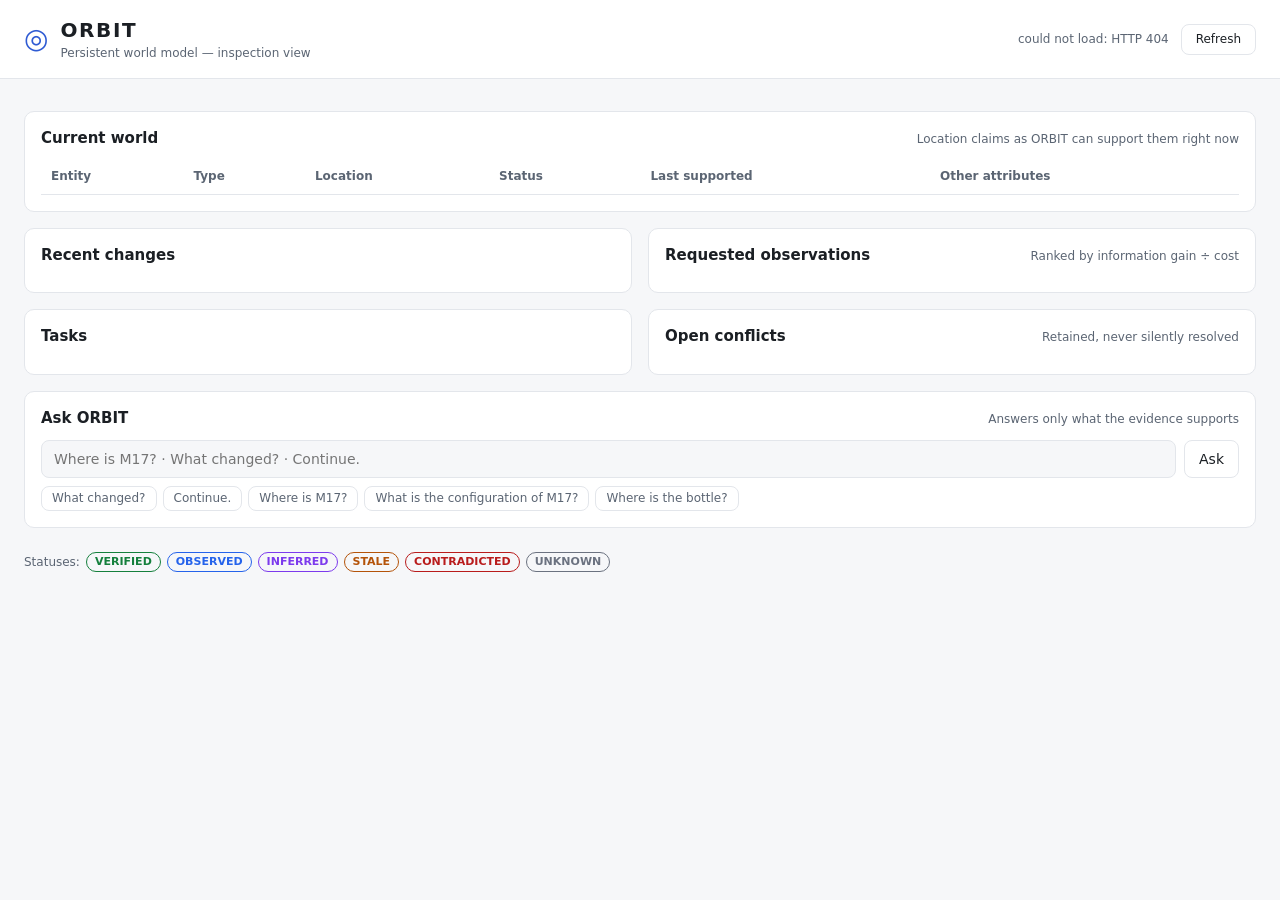
==== frontend/index.html @ 4f577fa6 "feat(perception): add vendor-neutral perception adapters, redaction and dashboard - RawFrame + Perce" ====
<!doctype html>
<html lang="en">
<head>
  <meta charset="utf-8">
  <meta name="viewport" content="width=device-width, initial-scale=1">
  <title>ORBIT Inspector</title>
  <link rel="stylesheet" href="style.css">
</head>
<body>
  <header>
    <div class="brand">
      <span class="logo" aria-hidden="true">◎</span>
      <div>
        <h1>ORBIT</h1>
        <p class="tagline">Persistent world model — inspection view</p>
      </div>
    </div>
    <div class="meta">
      <span id="as-of">loading…</span>
      <button id="refresh" type="button">Refresh</button>
    </div>
  </header>

  <section class="counts" id="counts" aria-label="Summary counts"></section>

  <main>
    <section class="card wide" aria-labelledby="world-h">
      <div class="card-head">
        <h2 id="world-h">Current world</h2>
        <span class="hint">Location claims as ORBIT can support them right now</span>
      </div>
      <div class="table-wrap">
        <table>
          <thead><tr><th>Entity</th><th>Type</th><th>Location</th><th>Status</th><th>Last supported</th><th>Other attributes</th></tr></thead>
          <tbody id="world"></tbody>
        </table>
      </div>
    </section>

    <section class="card" aria-labelledby="changes-h">
      <div class="card-head">
        <h2 id="changes-h">Recent changes</h2>
        <span class="hint" id="baseline"></span>
      </div>
      <ul id="changes" class="list"></ul>
    </section>

    <section class="card" aria-labelledby="obs-h">
      <div class="card-head">
        <h2 id="obs-h">Requested observations</h2>
        <span class="hint">Ranked by information gain ÷ cost</span>
      </div>
      <ol id="observations" class="list"></ol>
    </section>

    <section class="card" aria-labelledby="tasks-h">
      <div class="card-head"><h2 id="tasks-h">Tasks</h2></div>
      <div id="tasks"></div>
    </section>

    <section class="card" aria-labelledby="conflicts-h">
      <div class="card-head">
        <h2 id="conflicts-h">Open conflicts</h2>
        <span class="hint">Retained, never silently resolved</span>
      </div>
      <ul id="conflicts" class="list"></ul>
    </section>

    <section class="card wide" aria-labelledby="ask-h">
      <div class="card-head">
        <h2 id="ask-h">Ask ORBIT</h2>
        <span class="hint">Answers only what the evidence supports</span>
      </div>
      <form id="ask">
        <input id="q" name="q" type="text" autocomplete="off" placeholder="Where is M17? · What changed? · Continue." aria-label="Question">
        <button type="submit">Ask</button>
      </form>
      <div class="examples" id="examples"></div>
      <div id="answer" class="answer" hidden></div>
    </section>
  </main>

  <footer>Statuses: <span class="badge VERIFIED">VERIFIED</span> <span class="badge OBSERVED">OBSERVED</span>
    <span class="badge INFERRED">INFERRED</span> <span class="badge STALE">STALE</span>
    <span class="badge CONTRADICTED">CONTRADICTED</span> <span class="badge UNKNOWN">UNKNOWN</span></footer>
  <script src="app.js"></script>
</body>
</html>
---- frontend/style.css ----
:root {
  --bg: #f6f7f9;
  --card: #ffffff;
  --ink: #1b1f24;
  --muted: #5b6573;
  --line: #e3e6eb;
  --accent: #2f5bd3;
  --verified: #15803d;
  --observed: #2563eb;
  --inferred: #7c3aed;
  --stale: #b45309;
  --contradicted: #b91c1c;
  --unknown: #6b7280;
  --radius: 10px;
  font-family: ui-sans-serif, system-ui, -apple-system, "Segoe UI", Roboto, sans-serif;
}
@media (prefers-color-scheme: dark) {
  :root {
    --bg: #0f1216; --card: #171b21; --ink: #e7eaee; --muted: #9aa4b2; --line: #2a3038; --accent: #7aa2ff;
    --verified: #4ade80; --observed: #60a5fa; --inferred: #c4b5fd; --stale: #fbbf24; --contradicted: #f87171; --unknown: #9ca3af;
  }
}
* { box-sizing: border-box; }
body { margin: 0; background: var(--bg); color: var(--ink); font-size: 14px; line-height: 1.45; }
header { display: flex; justify-content: space-between; align-items: center; gap: 16px; padding: 16px 24px;
  background: var(--card); border-bottom: 1px solid var(--line); flex-wrap: wrap; }
.brand { display: flex; align-items: center; gap: 12px; }
.logo { font-size: 28px; color: var(--accent); }
h1 { margin: 0; font-size: 20px; letter-spacing: 0.08em; }
.tagline { margin: 0; color: var(--muted); font-size: 12px; }
.meta { display: flex; align-items: center; gap: 12px; color: var(--muted); font-size: 12px; }
button { font: inherit; border: 1px solid var(--line); background: var(--card); color: var(--ink); border-radius: 8px;
  padding: 6px 14px; cursor: pointer; }
button:hover { border-color: var(--accent); }
.counts { display: grid; grid-template-columns: repeat(auto-fit, minmax(160px, 1fr)); gap: 12px; padding: 16px 24px 0; }
.count { background: var(--card); border: 1px solid var(--line); border-radius: var(--radius); padding: 12px 16px; }
.count b { display: block; font-size: 22px; font-variant-numeric: tabular-nums; }
.count span { color: var(--muted); font-size: 12px; }
main { display: grid; grid-template-columns: repeat(2, minmax(0, 1fr)); gap: 16px; padding: 16px 24px 24px; }
.card { background: var(--card); border: 1px solid var(--line); border-radius: var(--radius); padding: 16px; min-width: 0; }
.card.wide { grid-column: 1 / -1; }
.card-head { display: flex; align-items: baseline; justify-content: space-between; gap: 12px; margin-bottom: 10px; flex-wrap: wrap; }
h2 { margin: 0; font-size: 15px; }
.hint { color: var(--muted); font-size: 12px; }
.table-wrap { overflow-x: auto; }
table { width: 100%; min-width: 680px; border-collapse: collapse; }
th, td { text-align: left; padding: 8px 10px; border-bottom: 1px solid var(--line); vertical-align: top; }
th { color: var(--muted); font-weight: 600; font-size: 12px; }
td.mono, .mono { font-family: ui-monospace, SFMono-Regular, Menlo, monospace; font-size: 12.5px; }
.list { margin: 0; padding-left: 20px; }
.list li { margin: 6px 0; }
.empty { color: var(--muted); font-style: italic; list-style: none; margin-left: -20px; }
.badge { display: inline-block; border-radius: 999px; padding: 1px 8px; font-size: 11px; font-weight: 600;
  border: 1px solid currentColor; white-space: nowrap; }
.VERIFIED, .OUTCOME_VERIFIED, .COMPLETED { color: var(--verified); }
.OBSERVED, .IN_PROGRESS, .FRESH { color: var(--observed); }
.INFERRED, .AGING { color: var(--inferred); }
.STALE, .BLOCKED, .NEEDS_REVERIFICATION, .INTERRUPTED, .INVALIDATED { color: var(--stale); }
.CONTRADICTED { color: var(--contradicted); }
.UNKNOWN, .PENDING, .NOT_APPLICABLE { color: var(--unknown); }
.attr { margin-right: 10px; white-space: nowrap; }
.task { border-top: 1px solid var(--line); padding-top: 10px; margin-top: 10px; }
.task:first-child { border-top: 0; margin-top: 0; padding-top: 0; }
.task h3 { margin: 0 0 6px; font-size: 14px; }
.step { display: flex; flex-wrap: wrap; gap: 4px 8px; align-items: baseline; margin: 6px 0; }
.step .why { color: var(--muted); font-size: 12px; }
form { display: flex; gap: 8px; }
input[type=text] { flex: 1; font: inherit; padding: 8px 12px; border: 1px solid var(--line); border-radius: 8px;
  background: var(--bg); color: var(--ink); }
input[type=text]:focus { outline: 2px solid var(--accent); outline-offset: 1px; }
.examples { margin-top: 8px; display: flex; gap: 6px; flex-wrap: wrap; }
.examples button { font-size: 12px; padding: 3px 10px; color: var(--muted); }
.answer { margin-top: 14px; border-left: 3px solid var(--accent); padding: 10px 14px; background: var(--bg); border-radius: 0 8px 8px 0; }
.answer.abstained { border-left-color: var(--stale); }
.answer .verdict { font-size: 12px; color: var(--muted); text-transform: uppercase; letter-spacing: 0.06em; }
.answer p { margin: 6px 0; }
.answer .request { color: var(--stale); font-weight: 600; }
.answer ul { margin: 6px 0; padding-left: 20px; }
footer { padding: 0 24px 24px; color: var(--muted); font-size: 12px; display: flex; gap: 6px; flex-wrap: wrap; align-items: center; }
@media (max-width: 860px) {
  main { grid-template-columns: 1fr; padding: 16px; }
  header, .counts { padding-left: 16px; padding-right: 16px; }
}
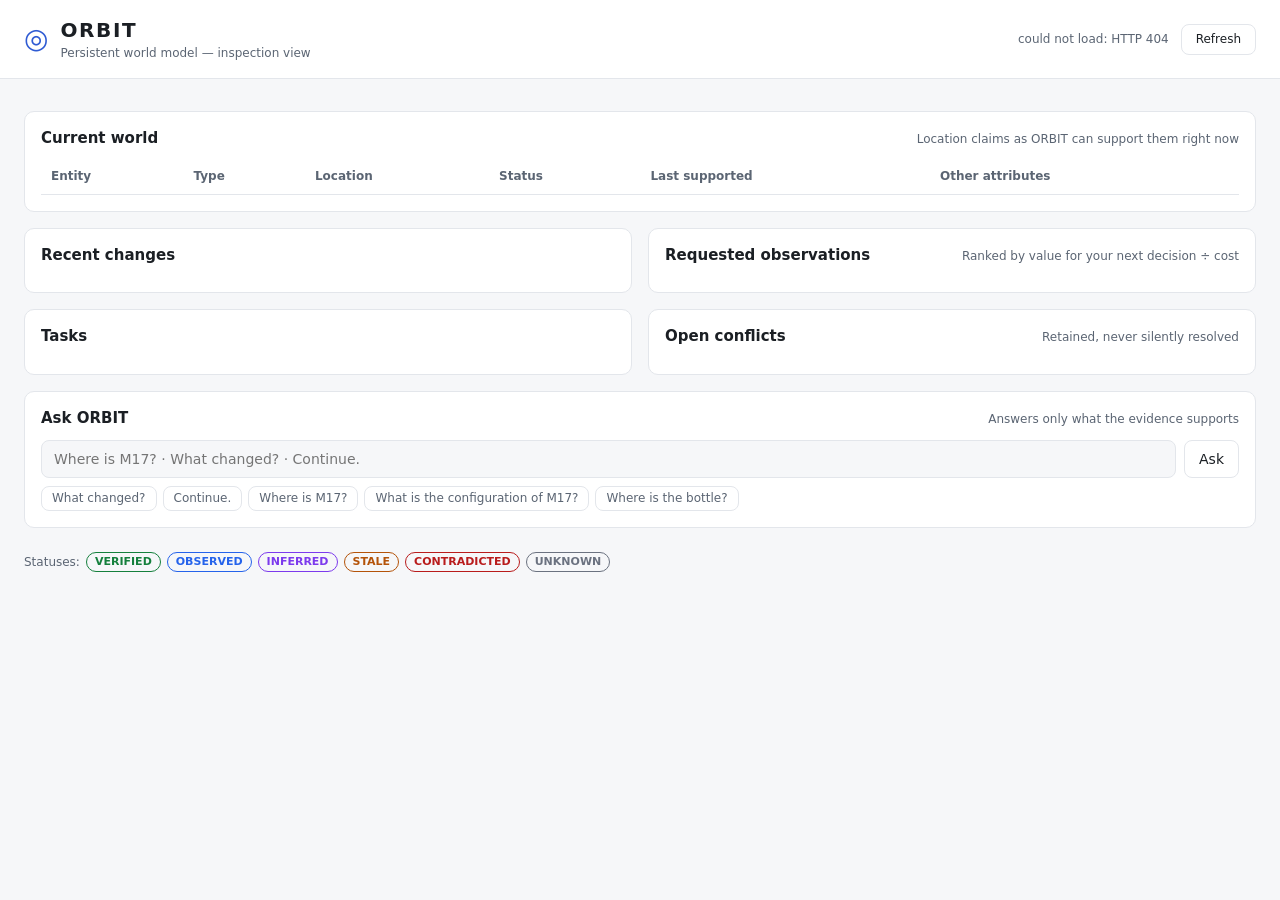
==== commit 2cd94695: "feat(perception): add decision-aware active perception (value of information) - Non-mutating resume " ====
--- a/frontend/index.html
+++ b/frontend/index.html
@@ -48,7 +48,7 @@
     <section class="card" aria-labelledby="obs-h">
       <div class="card-head">
         <h2 id="obs-h">Requested observations</h2>
-        <span class="hint">Ranked by information gain ÷ cost</span>
+        <span class="hint">Ranked by value for your next decision ÷ cost</span>
       </div>
       <ol id="observations" class="list"></ol>
     </section>
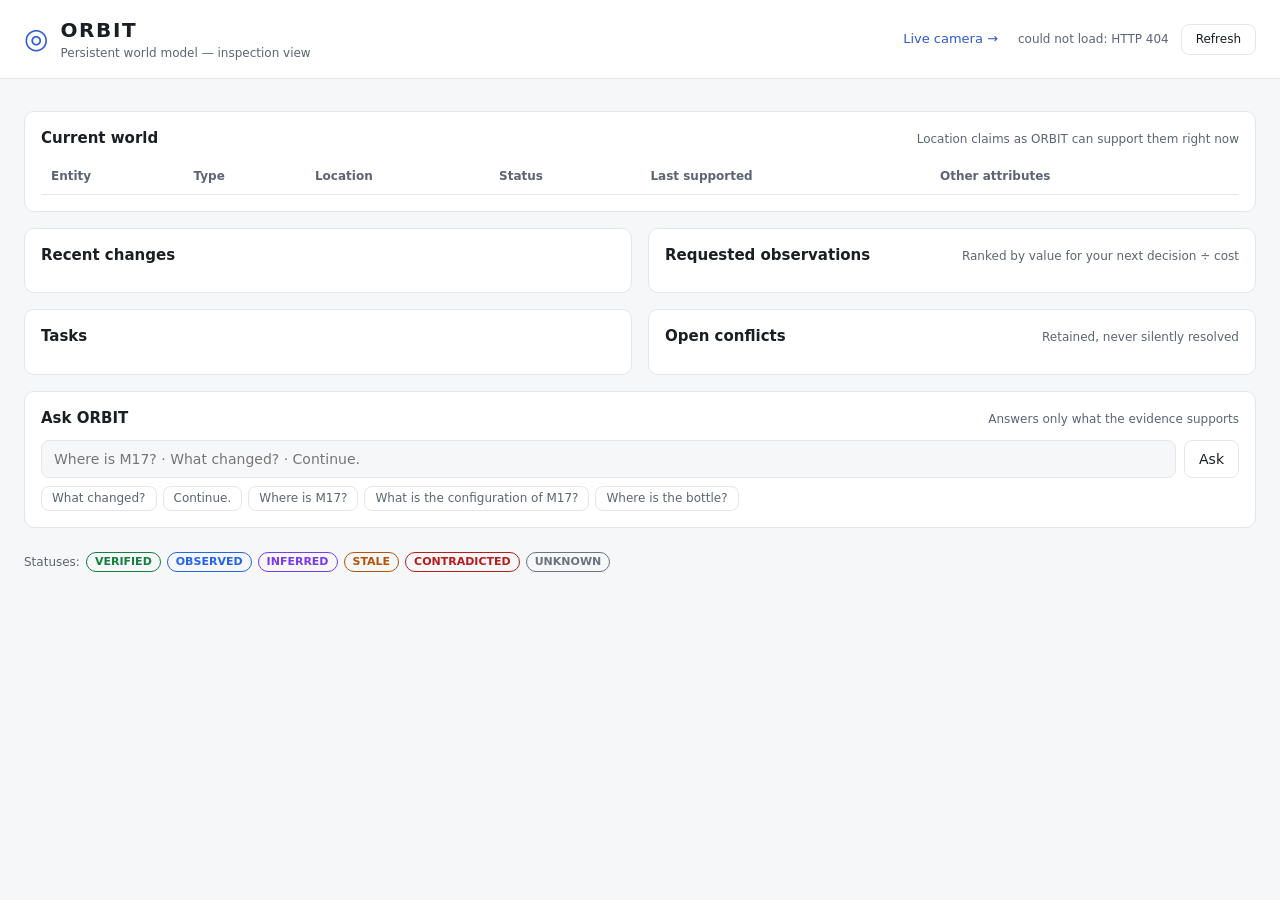
==== commit e1681e78: "feat(perception): live webcam client with in-browser detection Phase 15. The browser runs COCO-SSD (" ====
--- a/frontend/index.html
+++ b/frontend/index.html
@@ -16,6 +16,7 @@
       </div>
     </div>
     <div class="meta">
+      <a href="camera.html" class="navlink">Live camera →</a>
       <span id="as-of">loading…</span>
       <button id="refresh" type="button">Refresh</button>
     </div>
--- a/frontend/style.css
+++ b/frontend/style.css
@@ -47,6 +47,8 @@
 th, td { text-align: left; padding: 8px 10px; border-bottom: 1px solid var(--line); vertical-align: top; }
 th { color: var(--muted); font-weight: 600; font-size: 12px; }
 td.mono, .mono { font-family: ui-monospace, SFMono-Regular, Menlo, monospace; font-size: 12.5px; }
+.navlink { color: var(--accent); text-decoration: none; font-size: 13px; margin-right: 8px; }
+.navlink:hover { text-decoration: underline; }
 .list { margin: 0; padding-left: 20px; }
 .list li { margin: 6px 0; }
 .empty { color: var(--muted); font-style: italic; list-style: none; margin-left: -20px; }
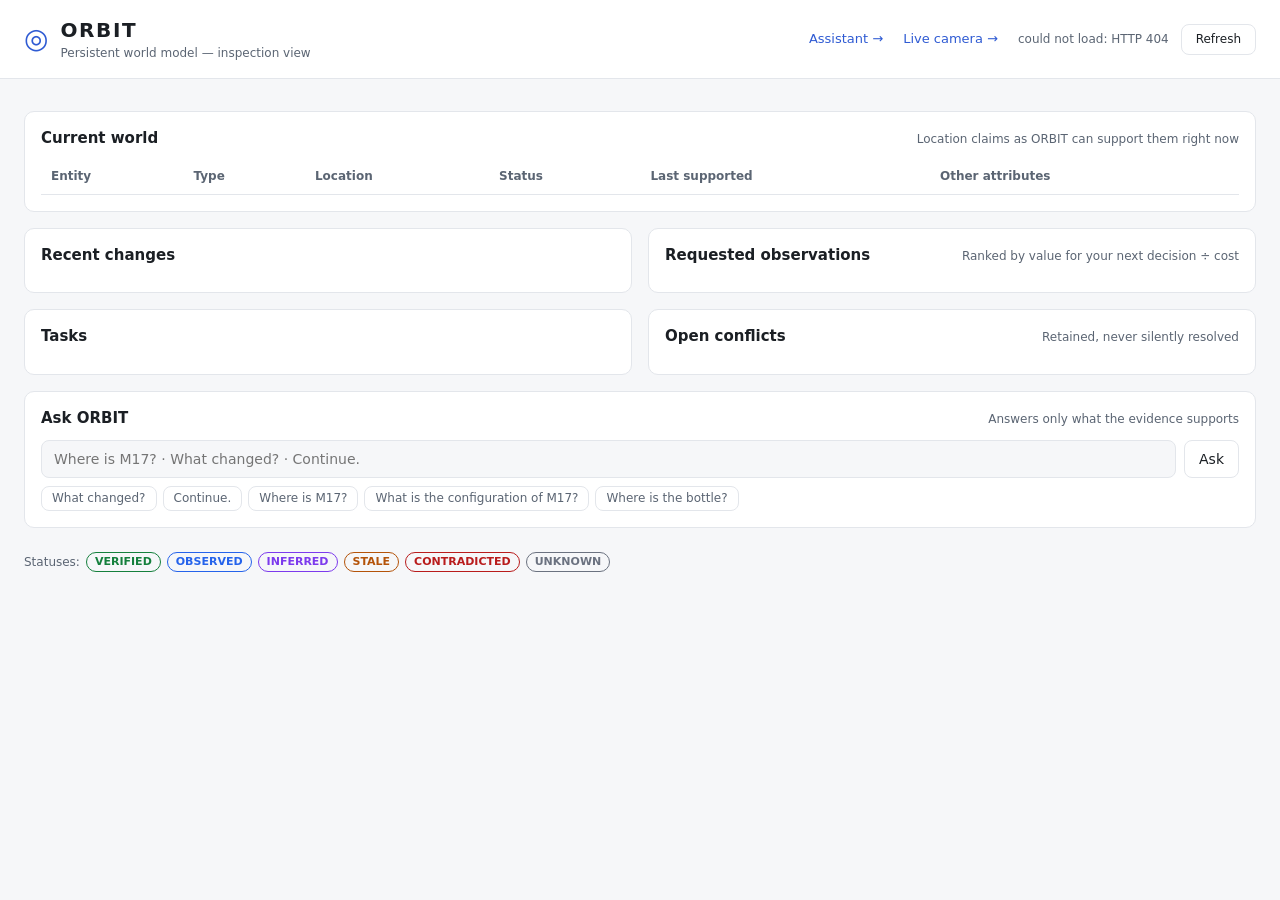
==== commit 566add3c: "feat(assistant): conversational agent with a 3D avatar acting on the user's behalf Phase 16. Orbi an" ====
--- a/frontend/index.html
+++ b/frontend/index.html
@@ -16,6 +16,7 @@
       </div>
     </div>
     <div class="meta">
+      <a href="assistant.html" class="navlink">Assistant →</a>
       <a href="camera.html" class="navlink">Live camera →</a>
       <span id="as-of">loading…</span>
       <button id="refresh" type="button">Refresh</button>
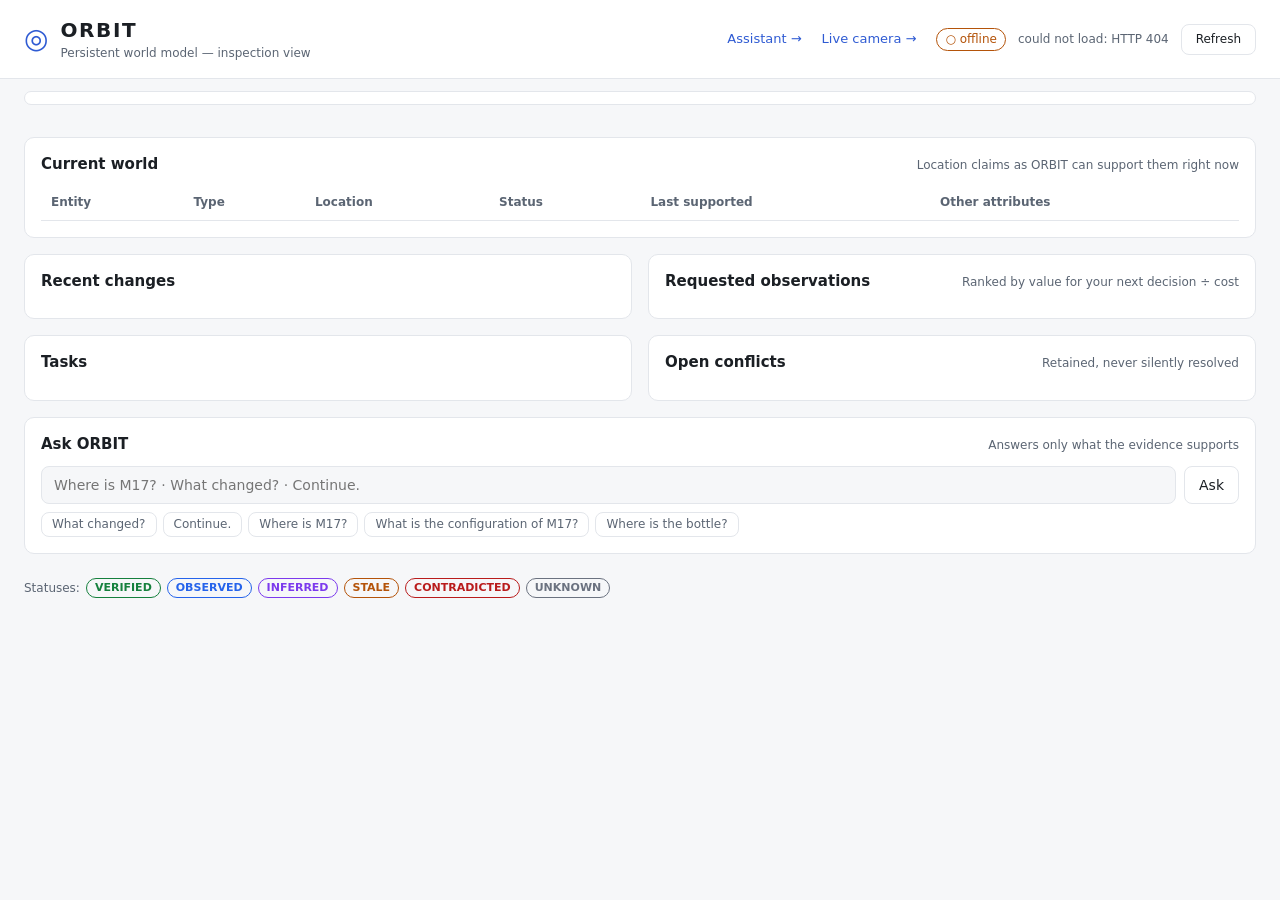
==== commit d6d8f77d: "feat(realtime): push committed changes live and let the assistant speak up Phase 17. Repositories re" ====
--- a/frontend/index.html
+++ b/frontend/index.html
@@ -18,10 +18,12 @@
     <div class="meta">
       <a href="assistant.html" class="navlink">Assistant →</a>
       <a href="camera.html" class="navlink">Live camera →</a>
+      <span id="live" class="live-pill" data-state="connecting" role="status">○ connecting</span>
       <span id="as-of">loading…</span>
       <button id="refresh" type="button">Refresh</button>
     </div>
   </header>
+  <div class="ticker" id="ticker" aria-live="polite" hidden></div>
 
   <section class="counts" id="counts" aria-label="Summary counts"></section>
 
@@ -85,6 +87,7 @@
   <footer>Statuses: <span class="badge VERIFIED">VERIFIED</span> <span class="badge OBSERVED">OBSERVED</span>
     <span class="badge INFERRED">INFERRED</span> <span class="badge STALE">STALE</span>
     <span class="badge CONTRADICTED">CONTRADICTED</span> <span class="badge UNKNOWN">UNKNOWN</span></footer>
+  <script src="realtime.js"></script>
   <script src="app.js"></script>
 </body>
 </html>
--- a/frontend/style.css
+++ b/frontend/style.css
@@ -83,3 +83,13 @@
   main { grid-template-columns: 1fr; padding: 16px; }
   header, .counts { padding-left: 16px; padding-right: 16px; }
 }
+
+/* Live updates (Phase 17) */
+.live-pill { font-size: 12px; padding: 2px 8px; border-radius: 999px; border: 1px solid var(--line); color: var(--muted); white-space: nowrap; }
+.live-pill[data-state="live"] { color: var(--verified); border-color: currentColor; }
+.live-pill[data-state="reconnecting"], .live-pill[data-state="closed"] { color: var(--stale); border-color: currentColor; }
+.ticker { margin: 12px 24px 0; padding: 6px 12px; border: 1px solid var(--line); border-radius: 10px; background: var(--card); font-size: 12.5px; display: grid; gap: 2px; }
+.ticker .tick { animation: tick-in 0.6s ease-out; overflow: hidden; text-overflow: ellipsis; white-space: nowrap; }
+.ticker .tick.observation { color: var(--muted); }
+@keyframes tick-in { from { background: color-mix(in srgb, var(--accent) 22%, transparent); } to { background: transparent; } }
+@media (prefers-reduced-motion: reduce) { .ticker .tick { animation: none; } }
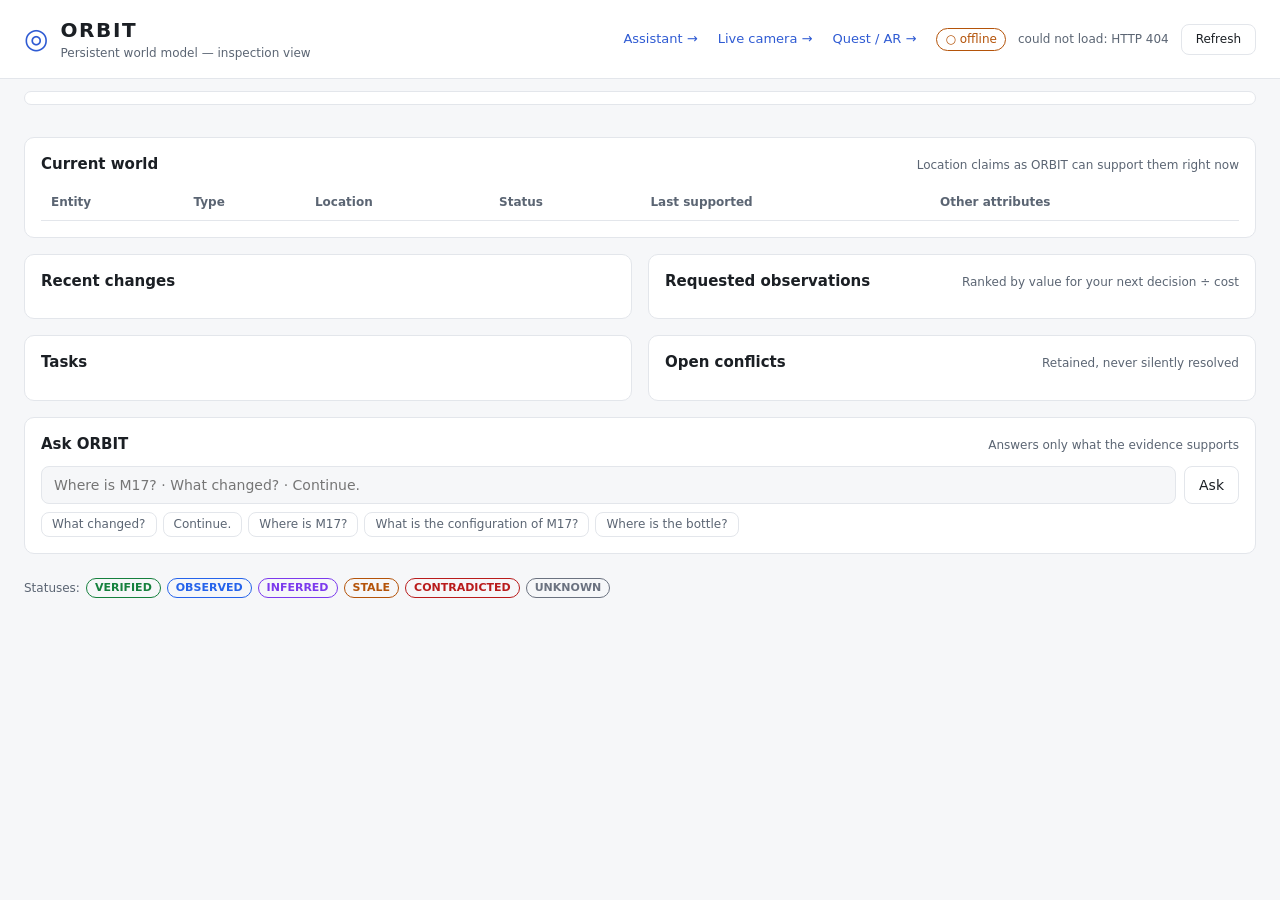
==== commit f912d1c3: "feat(xr): Meta Quest mixed reality with paired LAN access; live-webcam fixes Phase 18. The headset p" ====
--- a/frontend/index.html
+++ b/frontend/index.html
@@ -18,6 +18,7 @@
     <div class="meta">
       <a href="assistant.html" class="navlink">Assistant →</a>
       <a href="camera.html" class="navlink">Live camera →</a>
+      <a href="xr.html" class="navlink">Quest / AR →</a>
       <span id="live" class="live-pill" data-state="connecting" role="status">○ connecting</span>
       <span id="as-of">loading…</span>
       <button id="refresh" type="button">Refresh</button>
